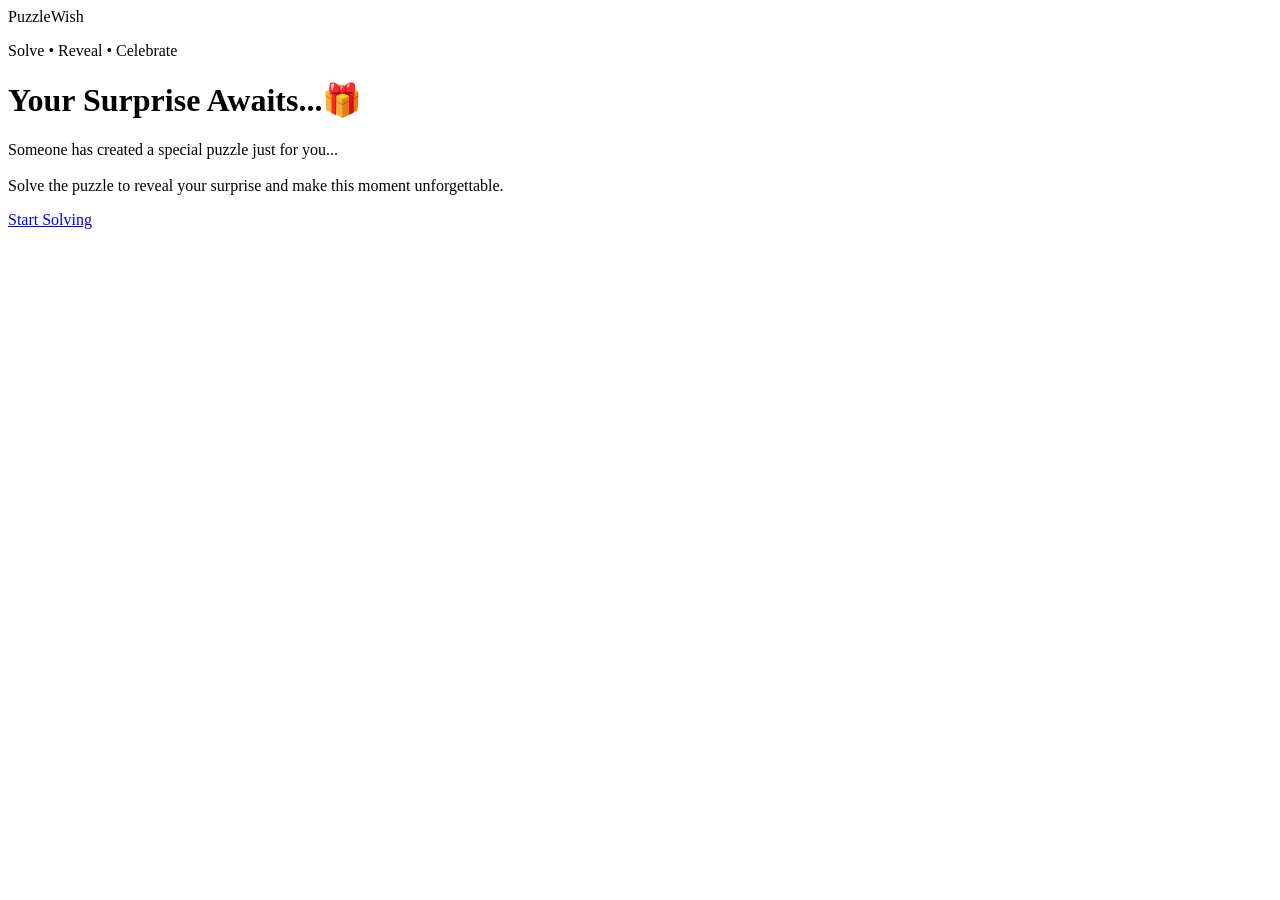
==== index.html @ 68d98efa "Add files via upload" ====
<!DOCTYPE html>
<html lang="en">

<head>

<meta charset="UTF-8">
<meta name="viewport" content="width=device-width, initial-scale=1.0">

<title>PuzzleWish</title>

<!-- SAME CSS AS MESSAGE PAGE -->
<link rel="stylesheet" href="css/style.css">

</head>

<body>
<div class="bg-circle circle1"></div>
<div class="bg-circle circle2"></div>
<div class="container">

    <div class="logo">
        PuzzleWish
    </div>

    <p class="tagline">
        Solve • Reveal • Celebrate
    </p>

    <h1 class="heading">
    Your Surprise Awaits...🎁
</h1>

    <p class="description">
        <span class="bold-text">Someone has created a special puzzle just for you...</span>
        <br><br>
        <span class="bold-text">Solve the puzzle to reveal your surprise and make this moment unforgettable.</span>
    </p>

    <a href="puzzle.html" class="button">
        Start Solving
    </a>

</div>

</body>

</html>
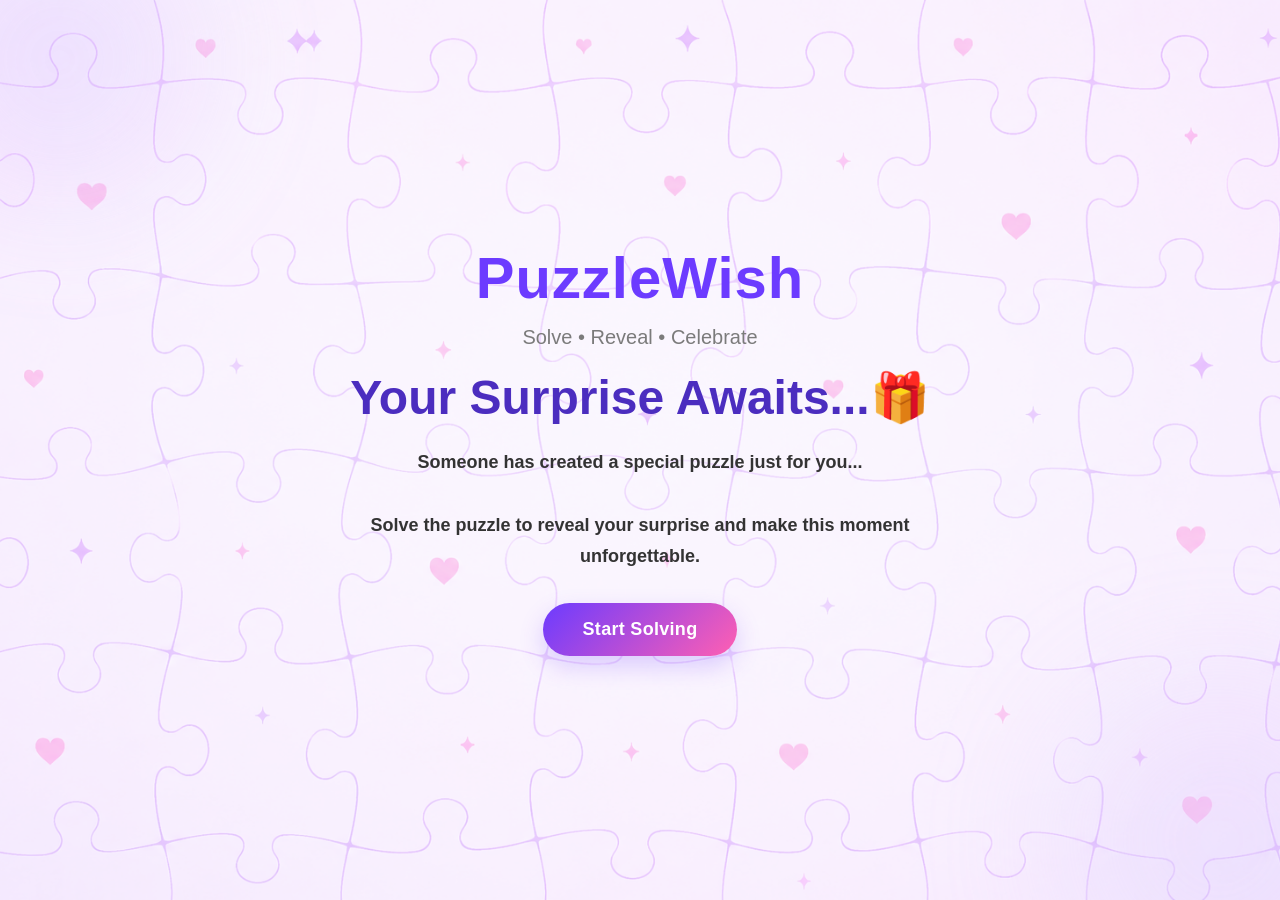
==== commit c324467e: "Add files via upload PuzzleWish Classic Demo v1.0 Visual Refresh" ====
--- a/index.html
+++ b/index.html
@@ -7,6 +7,7 @@
 <meta name="viewport" content="width=device-width, initial-scale=1.0">
 
 <title>PuzzleWish</title>
+<link rel="icon" type="image/png" href="Assets/Images/favicon.png">
 
 <!-- SAME CSS AS MESSAGE PAGE -->
 <link rel="stylesheet" href="css/style.css">
--- a/css/style.css
+++ b/css/style.css
@@ -0,0 +1,308 @@
+/* ===========================
+   PuzzleWish Design System
+=========================== */
+:root{
+
+    /* Brand Colors */
+
+    --primary-purple:#6C3BFF;
+    --primary-pink:#FF5FB2;
+
+    /* Background */
+
+    --bg-main:#F8F5FF;
+    --bg-card:#FFFFFF;
+
+    /* Text */
+
+    --heading:#4B2DBF;
+    --text:#333333;
+    --text-light:#666666;
+    --text-muted:#777777;
+
+    /* Effects */
+
+    --shadow:0 12px 30px rgba(108,59,255,.12);
+
+}
+*{
+    margin:0;
+    padding:0;
+    box-sizing:border-box;
+}
+
+body{
+    background:var(--bg-main);
+    font-family: Segoe UI, Arial, sans-serif;
+    color:var(--text);
+    margin:0;
+    min-height:100vh;
+    display:flex;
+    align-items:center;
+    justify-content:center;
+    position:relative;
+    overflow-x:hidden;
+}
+body::before{
+    content:"";
+    position:fixed;
+    inset:0;
+
+    background:url("../Assets/Images/background2.png") center center/cover no-repeat;
+
+    opacity:0.45;   /* Change this value */
+
+    z-index:-1;
+}
+.container{
+    max-width: 700px;
+    width: 100%;
+    padding:50px 24px;
+    text-align: center;
+}
+
+.logo{
+     font-size:58px;
+    font-weight:800;
+    color:var(--primary-purple);
+    margin-bottom:15px;
+    letter-spacing:1px;
+}
+
+.tagline{
+    font-size:20px;
+    color:#7B7B7B;
+    margin-bottom:20px;
+}
+
+.heading{
+     font-size:48px;
+    color:var(--heading);
+    margin-bottom: 20px;
+    line-height: 1.2;
+}
+
+.description{
+    font-size: 18px;
+    line-height:1.75;
+    color:var(--text);
+    margin-bottom: 30px;
+}
+
+.button{
+    display:inline-block;
+    background:linear-gradient(
+135deg,
+var(--primary-purple),
+var(--primary-pink)
+);
+    color:white;
+    padding:16px 40px;
+    border-radius:40px;
+    text-decoration:none;
+    font-size:18px;
+    font-weight:600;
+    transition:all 0.3s ease;
+    box-shadow:
+0 10px 25px rgba(108,59,255,.22);
+border:none;
+letter-spacing:.3px;
+}
+.button:hover{
+    background:linear-gradient(
+135deg,
+#5A2BFF,
+#FF4FA5
+);
+    transform:translateY(-3px) scale(1.05);
+    box-shadow:0 14px 28px rgba(108,59,255,0.35);
+}
+
+.button:active{
+    transform:translateY(1px) scale(0.98);
+    box-shadow:0 6px 14px rgba(108,59,255,0.20);
+}
+.bold-text{
+    font-weight:600;
+}
+/* Gift Animation */
+
+.gift{
+    display:inline-block;
+    margin-left:10px;
+    vertical-align:middle;
+    white-space:nowrap;
+    animation:giftFloat 2.5s ease-in-out infinite;
+}
+
+
+/* Background Decoration */
+
+.bg-circle{
+    position:fixed;
+    border-radius:50%;
+    filter:blur(70px);
+    z-index:-1;
+    opacity:0.25;
+}
+
+.circle1{
+    width:280px;
+    height:280px;
+    background:#cdb8ff;
+    top:-80px;
+    left:-80px;
+}
+
+.circle2{
+    width:320px;
+    height:320px;
+    background:#d9c8ff;
+    bottom:-100px;
+    right:-100px;
+}
+/* Landing Page Animation */
+
+.container{
+    animation: fadeUp 0.9s ease-out;
+}
+
+@keyframes fadeUp{
+
+    from{
+        opacity:0;
+        transform:translateY(25px);
+    }
+
+    to{
+        opacity:1;
+        transform:translateY(0);
+    }
+
+}
+/* Cinematic Heading */
+
+.heading > span{
+    opacity:0;
+    transform:translateY(20px);
+}
+
+.heading span{
+    opacity:0;
+    transform:translateY(20px);
+}
+
+.line1{
+    animation:fadeLine .6s ease forwards;
+}
+
+.line2{
+    animation:fadeLine .6s ease forwards;
+    animation-delay:.25s;
+}
+
+.line3{
+    animation:fadeLine .6s ease forwards;
+    animation-delay:.5s;
+}
+
+@keyframes fadeLine{
+
+    from{
+        opacity:0;
+        transform:translateY(20px);
+    }
+
+    to{
+        opacity:1;
+        transform:translateY(0);
+    }
+
+}
+/* ===========================
+   Puzzle Card
+=========================== */
+
+.puzzle-card{
+    background:var(--bg-card);
+    border-radius:24px;
+    padding:18px;
+    margin:30px 0;
+
+    border:1px solid rgba(108,59,255,.08);
+
+    box-shadow:
+    0 16px 35px rgba(108,59,255,.14);
+    transition:.3s ease;
+}
+.puzzle-card:hover{
+
+    transform:translateY(-3px);
+
+    box-shadow:
+    0 18px 40px rgba(108,59,255,.16);
+
+}
+
+.puzzle-frame{
+    width:100%;
+    height:600px;
+    border:none;
+    border-radius:18px;
+}
+.instruction{
+    font-size:15px;
+    color:var(--text-muted);
+    margin-bottom:25px;
+    font-style:italic;
+}
+/* Reveal Button Animation */
+
+.show-button{
+
+    animation:popUp .5s ease;
+
+}
+
+@keyframes popUp{
+
+    0%{
+        opacity:0;
+        transform:scale(.8);
+    }
+
+    70%{
+        transform:scale(1.08);
+    }
+
+    100%{
+        opacity:1;
+        transform:scale(1);
+    }
+
+}
+/* Success Message */
+
+.success-message{
+
+    display:none;
+
+    margin-top:25px;
+
+    font-size:22px;
+
+    font-weight:700;
+
+    color:var(--primary-purple);
+
+    animation:fadeUp .5s ease;
+
+}
+/* Closing Message */
+
+.close-message{
+    margin-top:40px;
+    font-size:16px;
+    color:var(--text-muted);
+    font-style:italic;
+}
